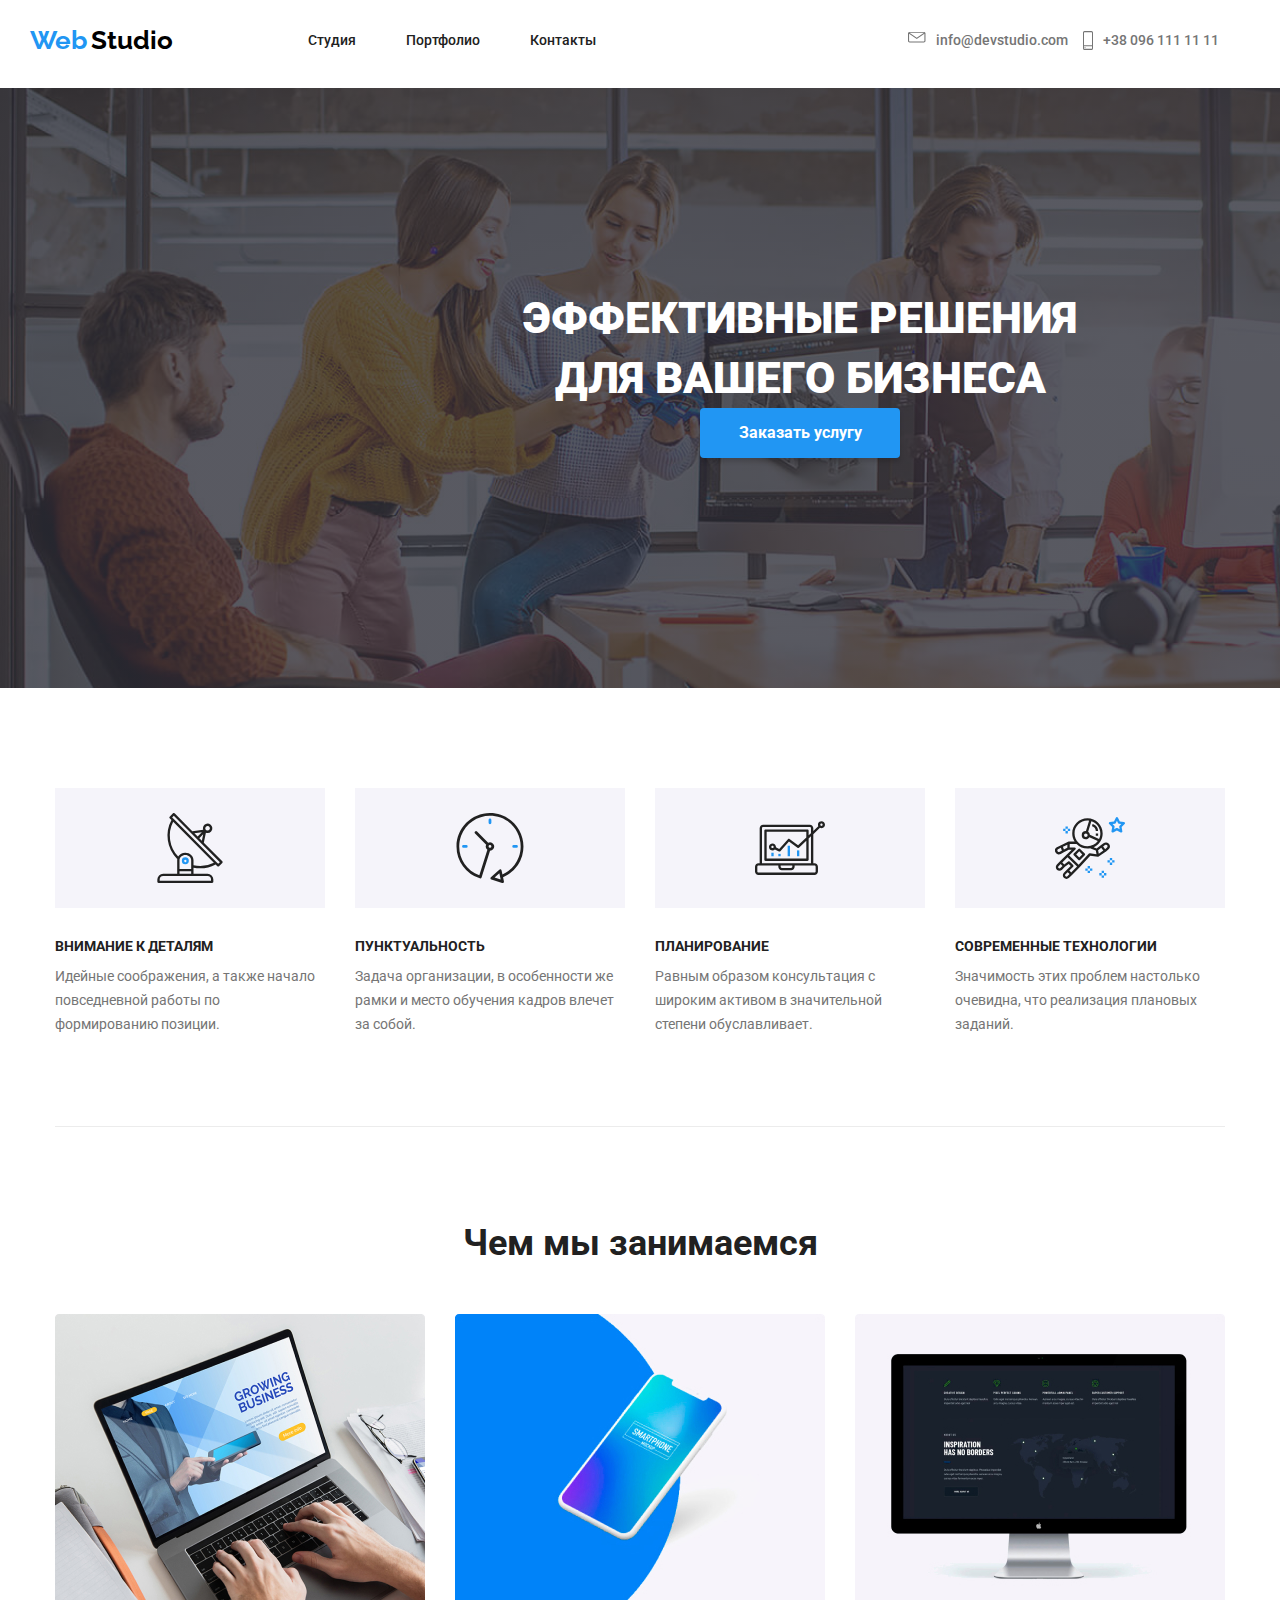
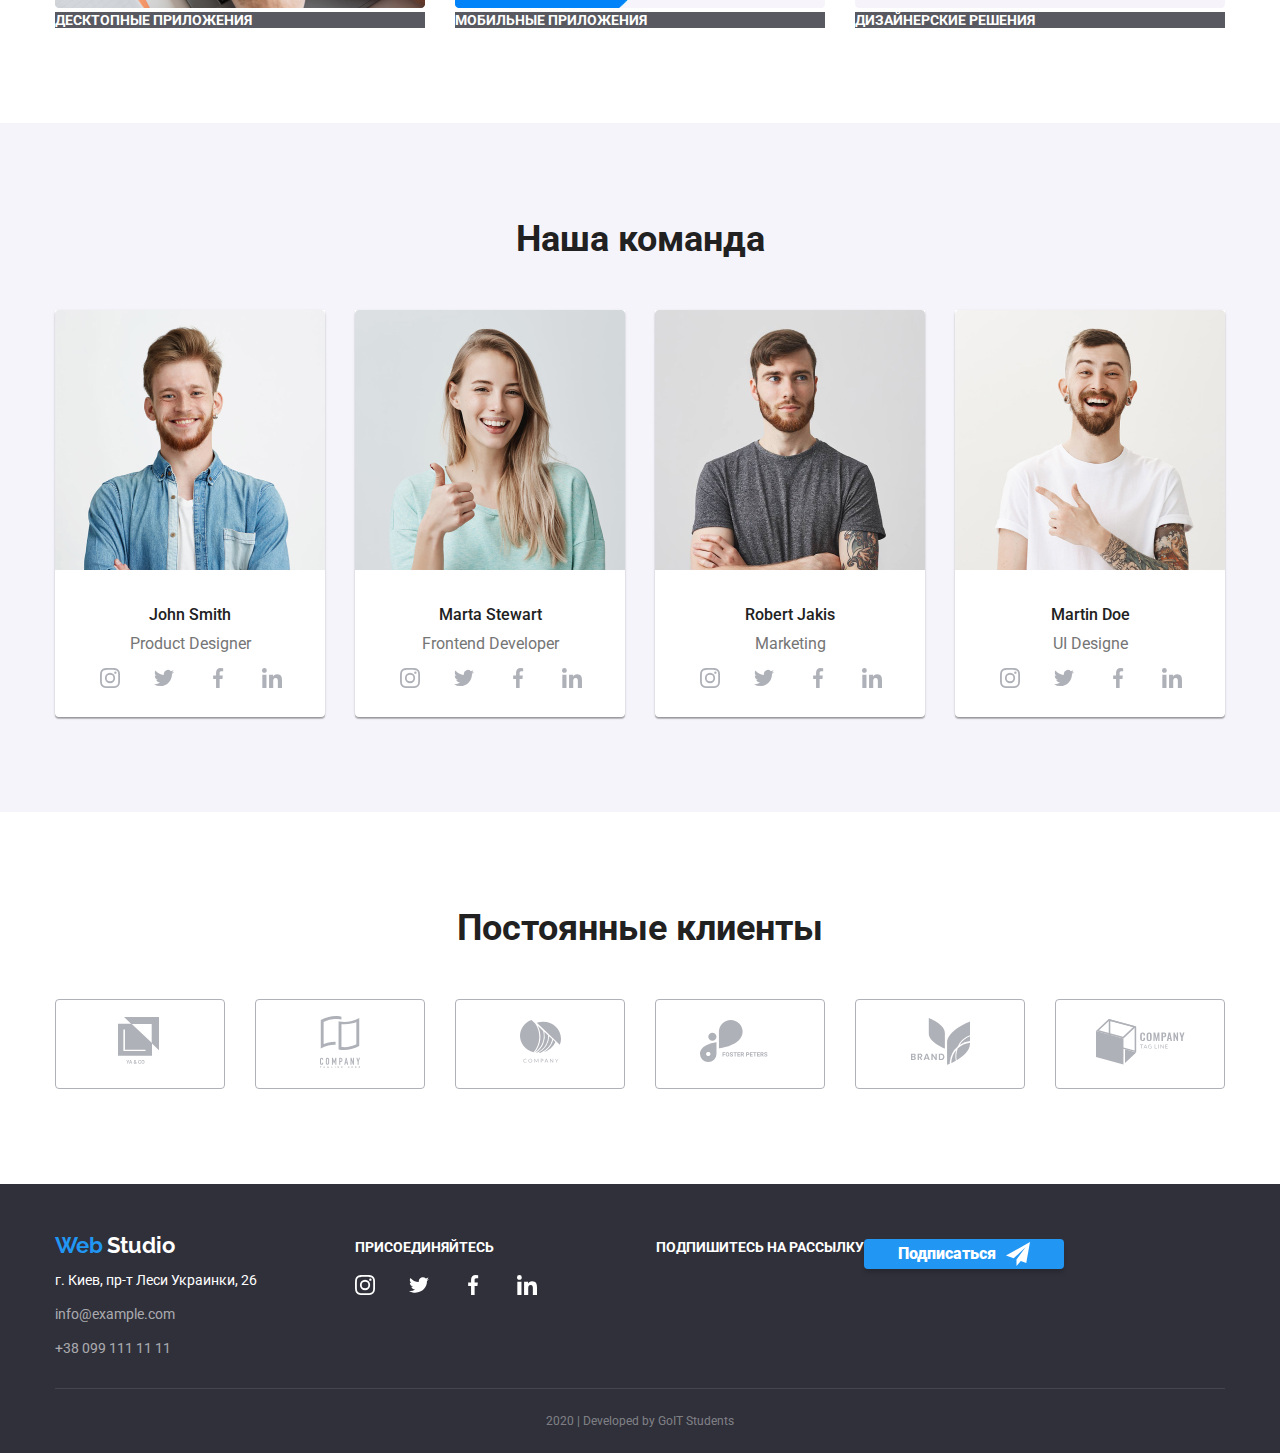
==== index.html @ 8c5c44bc "copy" ====
<!DOCTYPE html>
<html lang="en">
  <head>
    <meta charset="UTF-8" />
    <meta name="viewport" content="width=device-width, initial-scale=1.0" />
    <link
      href="https://fonts.googleapis.com/css2?family=Raleway:wght@700&family=Roboto:wght@400;500;700;900&display=swap"
      rel="stylesheet"
    />
    <link rel="stylesheet" href="css/style.css" />
    <link rel="stylesheet" href="css/normalize.css" />
    <title>Web Studio</title>
  </head>
  <body>
    <!--LOgo and top navigation-->
    <header>
      <section class="header-section">
        <h2 class="invisible-item">Web studio</h2>
        <div class="header-container">
          <div class="section-nav-container">
            <div class="logo-container">
              <a class="logo-item" href="/"
                ><span class="color-web">Web</span>
                <span class="color-studio">Studio</span></a
              >
            </div>
            <nav>
              <div class="nav-container">
                <div class="nav-container-item">
                  <ul class="nav-list">
                    <li class="nav-item"><a href="index.html">Студия</a></li>
                    <li class="nav-item">
                      <a href="portfolio.html">Портфолио</a>
                    </li>
                    <li class="nav-item"><a href="#">Контакты</a></li>
                  </ul>
                </div>
                <div class="adress-item-container">
                  <ul class="adress-list">
                    <li class="adress-item">
                      <svg
                        class="icon-mail"
                        fill="none"
                        xmlns="http://www.w3.org/2000/svg"
                      >
                        <path
                          d="M15.85.875H1.64C.736.875 0 1.464 0 2.188v7.876c0 .724.736 1.313 1.64 1.313h14.21c.905 0 1.64-.589 1.64-1.313V2.188c0-.724-.735-1.313-1.64-1.313zm0 .875c.075 0 .146.012.21.034L8.745 6.86 1.43 1.784a.663.663 0 01.21-.034h14.21zm0 8.752H1.64c-.302 0-.547-.196-.547-.438V2.71l7.294 5.06c.103.072.23.107.358.107a.632.632 0 00.359-.107l7.294-5.06v7.355c0 .242-.245.438-.547.438z"
                          fill="#757575"
                        />
                      </svg>
                      <div class="number-site-container">
                        <a class="number-site" href="mailto:info@devstudio.com"
                          >info@devstudio.com</a
                        >
                      </div>
                    </li>
                    <li class="adress-item">
                      <img
                        class="number-item"
                        src="images/smartphone.svg"
                        alt="telephone"
                      />
                      <div class="number-site-container">
                        <a class="number-site" href="tel:+380961111111"
                          >+38 096 111 11 11</a
                        >
                      </div>
                    </li>
                  </ul>
                </div>
              </div>
            </nav>
          </div>
        </div>
      </section>
    </header>
    <main>
      <!---Banner-->
      <section class="banner">
        <h2 class="invisible-item">Баннер</h2>
        <div class="banner-container">
          <div class="banner-hero-icon">
            <div class="banner-item-container">
              <h1 class="banner-title">
                эффективные решения<br />
                для вашего бизнеса
              </h1>
              <div class="banner-item">
                <form>
                  <button class="banner-button">Заказать услугу</button>
                </form>
              </div>
            </div>
          </div>
        </div>
      </section>
      <!---Advantages image-->
      <section class="advantages-section">
        <h2 class="invisible-item">Преимущества</h2>
        <div class="advantages-container">
          <ul class="advantages-list">
            <li class="advantages-item icon-antena">
              <h3 class="advantages-title">Внимание к деталям</h3>
              <p>
                Идейные соображения, а также начало повседневной работы по
                формированию позиции.
              </p>
            </li>
            <li class="advantages-item icon-clock">
              <h3 class="advantages-title">Пунктуальность</h3>
              <p>
                Задача организации, в особенности же рамки и место обучения
                кадров влечет за собой.
              </p>
            </li>
            <li class="advantages-item icon-diagram">
              <h3 class="advantages-title">Планирование</h3>
              <p>
                Равным образом консультация с широким активом в значительной
                степени обуславливает.
              </p>
            </li>
            <li class="advantages-item icon-astronaut">
              <h3 class="advantages-title">Современные технологии</h3>
              <p>
                Значимость этих проблем настолько очевидна, что реализация
                плановых заданий.
              </p>
            </li>
          </ul>
        </div>
      </section>
      <!--Portfolio-->
      <section class="portfolio main-section">
        <h2 class="section-title">Чем мы занимаемся</h2>
        <div class="portfolio-container">
          <ul class="portfolio-list">
            <li class="portfolio-item">
              <img src="images/img.jpg" alt="notepad" />
              <h3>Десктопные приложения</h3>
            </li>
            <li class="portfolio-item">
              <img src="images/box.jpg" alt="mobile image" />
              <h3>Мобильные приложения</h3>
            </li>
            <li class="portfolio-item">
              <img src="images/img_2.jpg" alt="" />
              <h3>Дизайнерские решения</h3>
            </li>
          </ul>
        </div>
      </section>
      <!--Team container-->
      <div class="team-container">
        <section class="team main-section">
          <h2 class="section-title">Наша команда</h2>
          <ul class="team-list">
            <li class="team-item">
              <img
                class="photo-item"
                src="images/john_smith.jpg"
                alt="Product Designer photo"
              />
              <p class="name-item">John Smith</p>
              <p class="specialty">Product Designer</p>
              <ul class="team-social-network-list">
                <li class="team-social-network-item">
                  <a href=""
                    ><img src="images/instagram.svg" alt="instagram logo"
                  /></a>
                </li>
                <li class="team-social-network-item">
                  <a href="">
                    <img src="images/twitter_1.svg" alt="twiter logo" />
                  </a>
                </li>
                <li class="team-social-network-item">
                  <a href="">
                    <img src="images/facebook_1.svg" alt="facebook logo" />
                  </a>
                </li>
                <li class="team-social-network-item last-item">
                  <a href="">
                    <img src="images/linkedin_1.svg" alt="ell logo" />
                  </a>
                </li>
              </ul>
            </li>
            <li class="team-item">
              <img
                class="photo-item"
                src="images/marta_stewart.jpg"
                alt="Frontend Developer photo"
              />
              <p class="name-item">Marta Stewart</p>
              <p class="specialty">Frontend Developer</p>
              <ul class="team-social-network-list">
                <li class="team-social-network-item">
                  <a href=""
                    ><img src="images/instagram.svg" alt="instagram logo"
                  /></a>
                </li>
                <li class="team-social-network-item">
                  <a href="">
                    <img src="images/twitter_1.svg" alt="twiter logo" />
                  </a>
                </li>
                <li class="team-social-network-item">
                  <a href="">
                    <img src="images/facebook_1.svg" alt="facebook logo" />
                  </a>
                </li>
                <li class="team-social-network-item last-item">
                  <a href="">
                    <img src="images/linkedin_1.svg" alt="ell logo" />
                  </a>
                </li>
              </ul>
            </li>
            <li class="team-item">
              <img
                class="photo-item"
                src="images/robert_jakis.jpg"
                alt="Marketing photo"
              />
              <p class="name-item">Robert Jakis</p>
              <p class="specialty">Marketing</p>
              <ul class="team-social-network-list">
                <li class="team-social-network-item">
                  <a href=""
                    ><img src="images/instagram.svg" alt="instagram logo"
                  /></a>
                </li>
                <li class="team-social-network-item">
                  <a href="">
                    <img src="images/twitter_1.svg" alt="twiter logo" />
                  </a>
                </li>
                <li class="team-social-network-item">
                  <a href="">
                    <img src="images/facebook_1.svg" alt="facebook logo" />
                  </a>
                </li>
                <li class="team-social-network-item last-item">
                  <a href="">
                    <img src="images/linkedin_1.svg" alt="ell logo" />
                  </a>
                </li>
              </ul>
            </li>
            <li class="team-item">
              <img
                class="photo-item"
                src="images/martin_doe.jpg"
                alt="UI Designer photo"
              />
              <p class="name-item">Martin Doe</p>
              <p class="specialty">UI Designe</p>
              <ul class="team-social-network-list">
                <li class="team-social-network-item">
                  <a href=""
                    ><img src="images/instagram.svg" alt="instagram logo"
                  /></a>
                </li>
                <li class="team-social-network-item">
                  <a href="">
                    <img src="images/twitter_1.svg" alt="twiter logo" />
                  </a>
                </li>
                <li class="team-social-network-item">
                  <a href="">
                    <img src="images/facebook_1.svg" alt="facebook logo" />
                  </a>
                </li>
                <li class="team-social-network-item last-item">
                  <a href="">
                    <img src="images/linkedin_1.svg" alt="ell logo" />
                  </a>
                </li>
              </ul>
            </li>
          </ul>
        </section>
      </div>
      <!--Customer-->
      <section class="customer main-section">
        <h2 class="invisible-item">Партнеры</h2>
        <div class="customer-container">
          <h2 class="section-title">Постоянные клиенты</h2>
          <ul class="customer-list">
            <li class="customer-item">
              <a href=""><img src="images/logo_1.svg" alt="company 1" /></a>
            </li>
            <li class="customer-item">
              <a href=""><img src="images/logo_2.svg" alt="company 2" /></a>
            </li>
            <li class="customer-item">
              <a href=""><img src="images/logo_3.svg" alt="company 3" /></a>
            </li>
            <li class="customer-item">
              <a href=""><img src="images/logo_4.svg" alt="company 4" /></a>
            </li>
            <li class="customer-item">
              <a href=""><img src="images/logo_5.svg" alt="company 5" /></a>
            </li>
            <li class="customer-item">
              <a href=""><img src="images/logo_6.svg" alt="company 6" /></a>
            </li>
          </ul>
        </div>
      </section>
      <!--Bottom container, logo , adress and social network-->
      <div class="adress-container">
        <div class="logo-adress-bot-container">
          <section>
            <h2 class="invisible-item">Адрес</h2>
            <div class="logo-adress-container">
              <a class="logo-item" href="/"
                ><span class="color-web-bot">Web</span>
                <span class="color-studio-white">Studio</span></a
              >
              <address>
                <ul class="adress-list-bottom">
                  <li class="adress-item-bottom">
                    <p>г. Киев, пр-т Леси Украинки, 26</p>
                  </li>
                  <li class="adress-item-bottom">
                    <a class="adress-site-number" href="#">info@example.com</a>
                  </li>
                  <li class="adress-item-bottom">
                    <a class="adress-site-number" href="tel:+"
                      >+38 099 111 11 11</a
                    >
                  </li>
                </ul>
              </address>
            </div>
          </section>
          <section class="social-network">
            <h2 class="invisible-item">Социальные сети</h2>
            <div class="social-network-container">
              <p>присоединяйтесь</p>
              <ul class="social-network-list-studio">
                <li class="social-item-bottom right-line">
                  <a href="">
                    <img src="images/instagram_2.svg" alt="instagram logo" />
                  </a>
                </li>
                <li class="social-item-bottom right-line">
                  <a href=""
                    ><img src="images/twitter_2.svg" alt="twiter logo"
                  /></a>
                </li>
                <li class="social-item-bottom right-line">
                  <a href="">
                    <img src="images/facebook_2.svg" alt="facebook logo" />
                  </a>
                </li>
                <li class="social-item-bottom right-line">
                  <a href=""><img src="images/linkedin_2.svg" alt="" /></a>
                </li>
              </ul>
            </div>
          </section>
          <section class="mailing">
            <div class="mailing-container">
              <h2 class="invisible-item">Рассылка</h2>
              <p>Подпишитесь на рассылку</p>
              <div class="mailing-site">
                <a class="send-mail" href="">Подписаться</a>
              </div>
            </div>
          </section>
        </div>
      </div>
    </main>
    <footer>
      <p>2020 | Developed by GoIT Students</p>
    </footer>
  </body>
</html>
---- css/style.css ----
* {
  margin: 0;
  padding: 0;
  box-sizing: border-box;
}
:root {
  --footer-color: #2f303a;
  --title-mailing: #2196f3;
}
li {
  list-style-type: none;
}
.invisible-item {
  display: none;
}
.section-title {
  margin-bottom: 50px;
}
.main-section {
  padding-top: 95px;
}
.header-container {
  width: 100%;
}
.section-nav-container {
  width: 1220px;
  margin: auto;
  display: flex;
  align-items: center;
}
.header-section {
  padding-top: 25px;
  padding-bottom: 32px;
}
.logo-item {
  text-decoration: none;
}
.color-web {
  font-family: "Raleway";
  font-style: normal;
  font-weight: bold;
  font-size: 26px;
  line-height: 31px;
  color: var(--title-mailing);
}
.color-studio {
  font-family: "Raleway";
  font-style: normal;
  font-weight: bold;
  font-size: 26px;
  line-height: 31px;
  color: #000000;
}
nav a {
  font-family: "roboto";
  text-decoration: none;
  font-style: normal;
  font-weight: 500;
  font-size: 14px;
  line-height: 16px;
  color: #212121;
}
.nav-container {
  display: flex;
}
.nav-container-item {
  width: 295px;
  margin-left: 135px;
}
.nav-list {
  display: flex;
}
.nav-item:not(:last-child) {
  margin-right: 50px;
}
.adress-list {
  display: flex;
  width: 330px;
  margin-left: 305px;
}
.adress-item {
  display: inline-flex;
  justify-content: center;
}
.icon-mail {
  width: 18px;
  height: 12px;
  justify-content: center;
}
.adress-item:not(:last-child) {
  margin-right: 15px;
}
.number-site-container {
  margin-left: 10px;
}
.number-site {
  color: #757575;
}
.banner-container {
  width: 100%;
}
.banner-hero-icon {
  width: 1600px;
  height: 600px;
  background-color: #000000;
  background-image: linear-gradient(
      to right,
      rgba(47, 48, 58, 0.8),
      rgba(47, 48, 58, 0.8)
    ),
    url(../images/Header_img.jpg);
  background-position: center;
  background-size: contain;
  background-repeat: no-repeat;
  text-align: center;
  margin: auto;
}

.banner-title {
  margin: 0;
  padding-top: 200px;
  font-family: "roboto";
  font-style: normal;
  font-weight: 900;
  font-size: 44px;
  line-height: 60px;
  text-transform: uppercase;
  color: #ffffff;
}
.banner-button {
  font-family: "roboto";
  text-decoration: none;
  font-style: normal;
  font-weight: bold;
  font-size: 16px;
  line-height: 30px;
  width: 200px;
  padding-top: 10px;
  padding-bottom: 10px;
  border: none;
  box-shadow: 0px 4px 4px rgba(0, 0, 0, 0.15);
  border-radius: 4px;
  background-color: var(--title-mailing);
  color: #ffffff;
}
.advantages-container {
  width: 100%;
}
.advantages-section {
  padding-top: 100px;
}
.advantages-list {
  width: 1170px;
  margin: auto;
  display: flex;
  border-bottom: 1px solid #ececec;
}
.advantages-item {
  width: 270px;
}
.advantages-item::before {
  content: "";
  height: 120px;
  display: block;
  background-color: #f5f4fa;
  background-position: center;
  background-repeat: no-repeat;
  margin-bottom: 30px;
}
.icon-antena::before {
  background-image: url(../images/antenna_1.svg);
}
.icon-clock::before {
  background-image: url(../images/clock_1.svg);
}
.icon-diagram::before {
  background-image: url(../images/diagram_1.svg);
}
.icon-astronaut::before {
  background-image: url(../images/astronaut_1.svg);
}
.advantages-item:not(:last-child) {
  margin-right: 30px;
}
.advantages-title {
  font-family: "roboto";
  text-transform: uppercase;
  font-style: normal;
  font-weight: bold;
  font-size: 14px;
  line-height: 16px;
  color: #212121;
  margin-bottom: 10px;
}
.advantages-item p {
  font-family: "roboto";
  font-style: normal;
  font-weight: normal;
  font-size: 14px;
  line-height: 24px;
  color: #757575;
  margin-bottom: 90px;
}
.portfolio-container {
  width: 100%;
}
.portfolio-list {
  width: 1170px;
  margin: auto;
  display: flex;
}
.portfolio-item {
  margin-bottom: 95px;
}
.portfolio-item:not(:last-child) {
  width: 370px;
  margin-right: 30px;
}
.portfolio h2 {
  text-align: center;
  font-family: "roboto";
  font-style: normal;
  font-weight: bold;
  font-size: 36px;
  line-height: 42px;
  color: #212121;
}
.portfolio h3 {
  font-family: "roboto";
  font-style: normal;
  font-weight: bold;
  font-size: 14px;
  line-height: 16px;
  text-transform: uppercase;
  color: #ffffff;
  background-color: rgba(47, 48, 58, 0.8);
}
.team-container {
  width: 100%;
  background-color: #f5f4fa;
}
.team-list {
  width: 1170px;
  margin: auto;
  display: flex;
}
.team-item {
  width: 270px;
  background-color: #ffffff;
  box-shadow: 0px 2px 1px rgba(0, 0, 0, 0.2), 0px 1px 1px rgba(0, 0, 0, 0.14),
    0px 1px 3px rgba(0, 0, 0, 0.12);
  border-radius: 4px;
  margin-bottom: 95px;
}
.team-item:not(:last-child) {
  margin-right: 30px;
}
.team-social-network-list {
  width: 205px;
  display: flex;
  margin: auto;
  margin-bottom: 25px;
}
.team-social-network-item:not(:last-child) {
  margin-right: 10px;
  padding: 0 12px 0 12px;
}
.last-item {
  padding: 0 12px 0 12px;
}
.photo-item {
  margin-bottom: 30px;
}
.team h2 {
  text-align: center;
  font-family: "roboto";
  font-style: normal;
  font-weight: bold;
  font-size: 36px;
  line-height: 42px;
  color: #212121;
}
.name-item {
  text-align: center;
  font-family: "roboto";
  font-style: normal;
  font-weight: 500;
  font-size: 16px;
  line-height: 19px;
  color: #212121;
  margin-bottom: 10px;
}
.specialty {
  text-align: center;
  font-family: "roboto";
  font-style: normal;
  font-weight: normal;
  font-size: 16px;
  line-height: 19px;
  color: #757575;
  margin-bottom: 15px;
}
.customer-container {
  width: 100%;
}
.customer-list {
  display: flex;
  width: 1170px;
  margin: auto;
}
.customer-item {
  width: 170px;
  height: 90px;
  border: 1px solid #afb1b8;
  border-radius: 4px;
  display: flex;
  margin-bottom: 95px;
  align-items: center;
  justify-content: center;
}
.customer-item:not(:last-child) {
  margin-right: 30px;
}
.customer h2 {
  text-align: center;
  font-family: "roboto";
  font-style: normal;
  font-weight: bold;
  font-size: 36px;
  line-height: 42px;
  color: #212121;
}
footer {
  background-color: var(--footer-color);
  display: flex;
  justify-content: center;
  padding-top: 20px;
  padding-bottom: 20px;
}
footer p {
  font-family: "roboto";
  font-style: normal;
  font-weight: normal;
  font-size: 12px;
  line-height: 24px;
  color: rgba(255, 255, 255, 0.4);
}
.adress-container {
  width: 100%;
  background-color: var(--footer-color);
}
.logo-adress-bot-container {
  background-color: var(--footer-color);
  width: 1170px;
  display: flex;
  margin: auto;
  border-bottom: 1px solid rgba(255, 255, 255, 0.1);
}
.logo-adress-container {
  margin-top: 48px;
  margin-bottom: 28px;
}
.adress-list-bottom {
  width: 230px;
  flex-direction: column;
  justify-content: center;
  margin-top: 10px;
}
.adress-item-bottom:not(:first-child) {
  margin-top: 10px;
}
.social-network-container {
  margin-left: 70px;
  margin-top: 55px;
}
.social-network-list-studio {
  display: flex;
  margin-top: 20px;
}
.social-item-bottom {
  width: 44px;
  height: 44px;
  justify-content: center;
}
.right-line:not(:last-child) {
  margin-right: 10px;
}
.mailing-container {
  width: 570px;
  display: flex;
  margin-left: 95px;
  margin-top: 55px;
}
.color-web-bot {
  font-family: "Raleway";
  font-style: normal;
  font-weight: bold;
  font-size: 22px;
  line-height: 26px;
  color: var(--title-mailing);
}
.color-studio-white {
  font-family: "Raleway";
  font-style: normal;
  font-weight: bold;
  font-size: 22px;
  line-height: 26px;
  color: #ffffff;
}
address p {
  font-family: "roboto";
  font-style: normal;
  font-weight: normal;
  font-size: 14px;
  line-height: 24px;
  color: #ffffff;
  margin: 0;
}
address a {
  font-family: "roboto";
  text-decoration: none;
  font-style: normal;
  font-weight: normal;
  font-size: 14px;
  line-height: 24px;
  color: rgba(255, 255, 255, 0.6);
}
.social-network p {
  font-family: "roboto";
  font-style: normal;
  font-weight: bold;
  font-size: 14px;
  line-height: 16px;
  text-transform: uppercase;
  color: #ffffff;
}
.mailing p {
  font-family: "roboto";
  font-style: normal;
  font-weight: bold;
  font-size: 14px;
  line-height: 16px;
  text-transform: uppercase;
  color: #ffffff;
}
.mailing-site {
  width: 200px;
  box-shadow: 0px 4px 4px rgba(0, 0, 0, 0.15);
  background-color: var(--title-mailing);
  border-radius: 4px;
  display: inline-flex;
  justify-content: center;
  align-items: center;
}
.mailing-site::after {
  width: 24px;
  height: 24px;
  background-image: url(../images/icon_send.svg);
  background-size: contain;
  content: "";
  margin-left: 10px;
}
.send-mail {
  font-family: "roboto";
  text-decoration: none;
  color: #ffffff;
  font-style: normal;
  font-weight: 900;
  font-size: 16px;
  line-height: 30px;
}
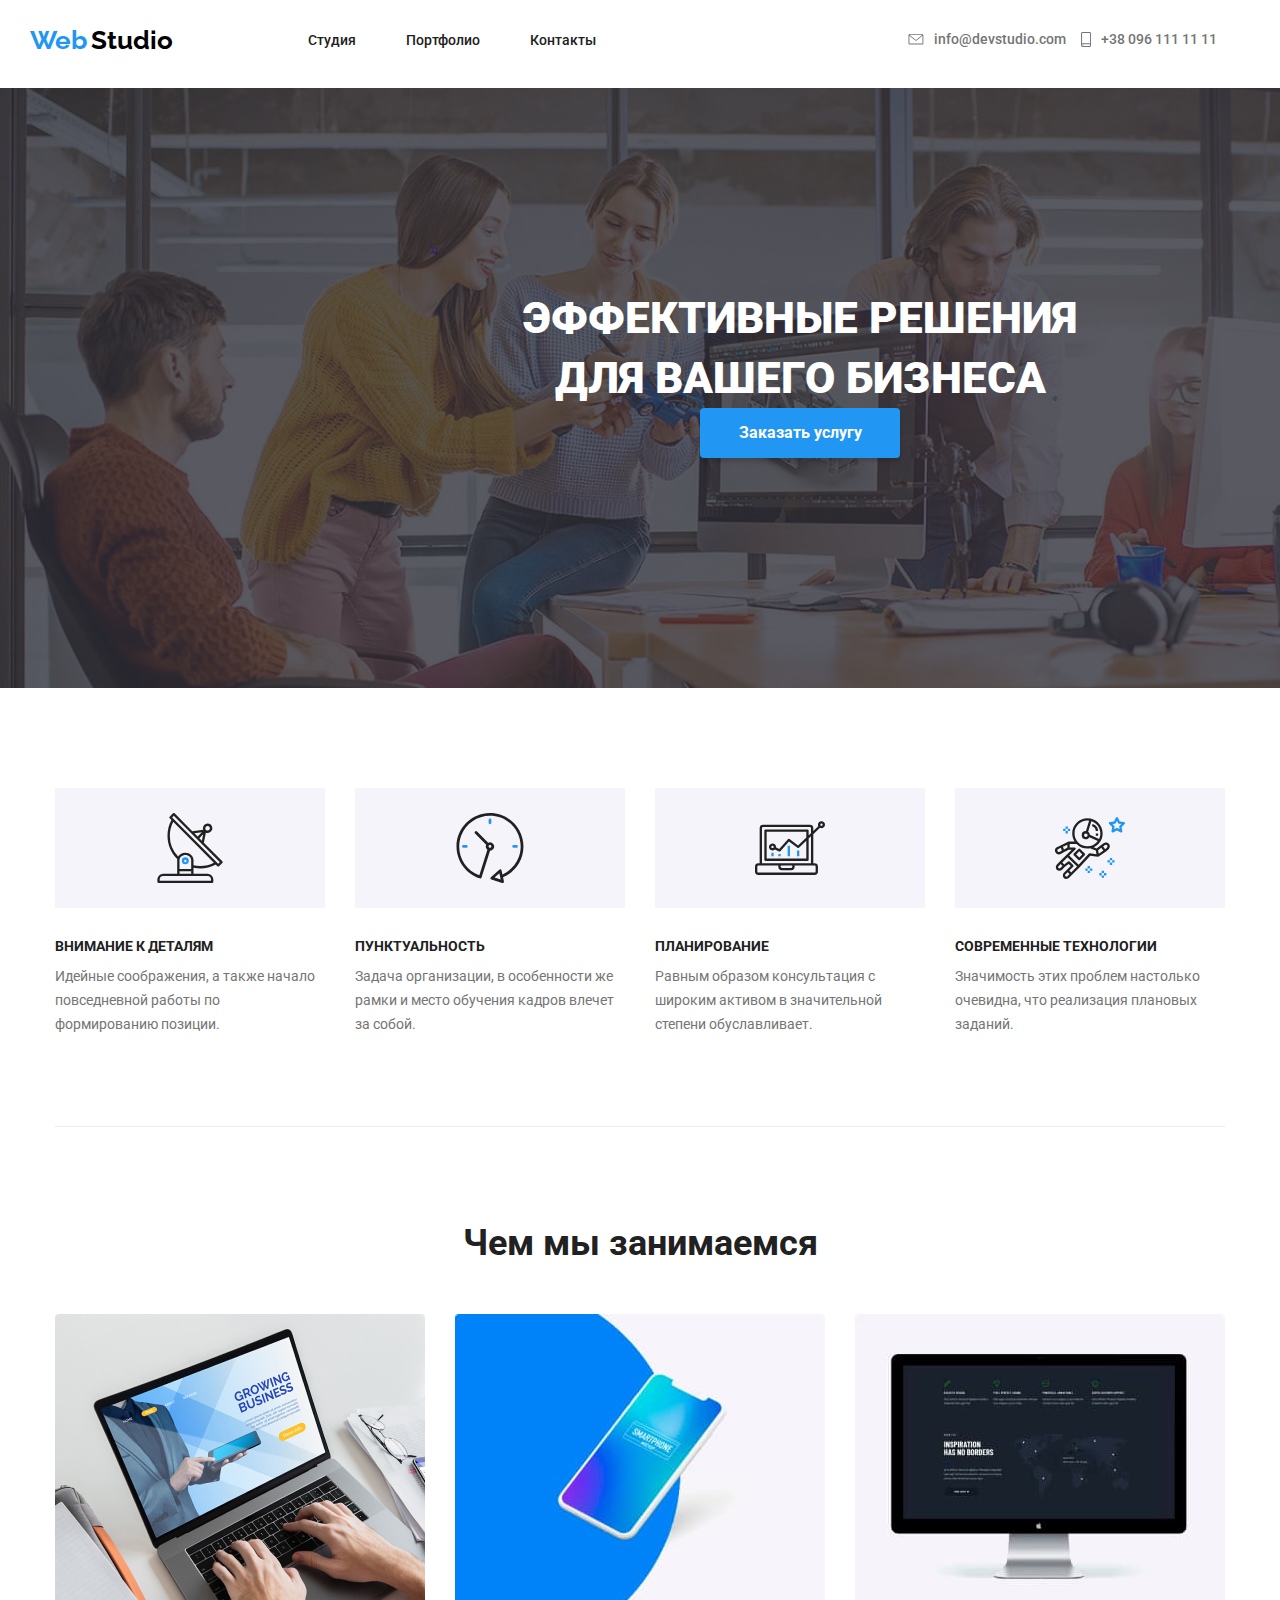
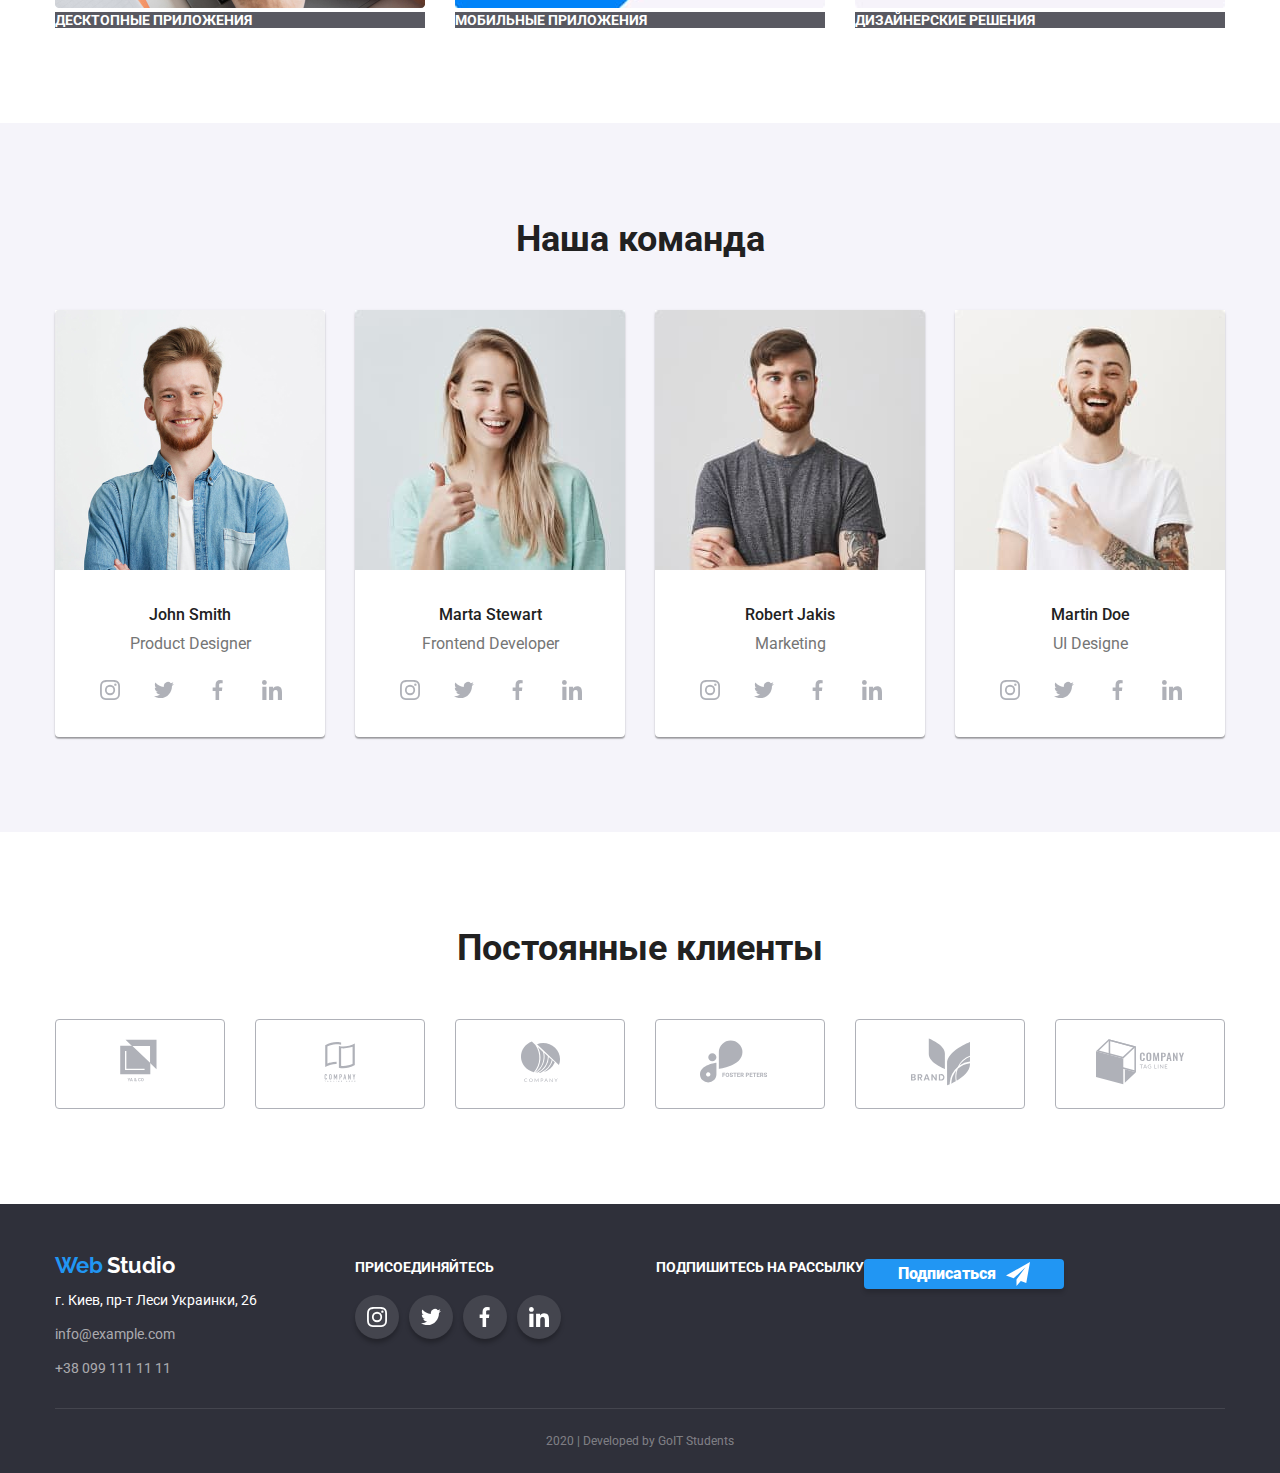
==== commit 7a59f755: "h/w 4" ====
--- a/index.html
+++ b/index.html
@@ -1,381 +1,434 @@
 <!DOCTYPE html>
 <html lang="en">
-  <head>
-    <meta charset="UTF-8" />
-    <meta name="viewport" content="width=device-width, initial-scale=1.0" />
-    <link
-      href="https://fonts.googleapis.com/css2?family=Raleway:wght@700&family=Roboto:wght@400;500;700;900&display=swap"
-      rel="stylesheet"
-    />
-    <link rel="stylesheet" href="css/style.css" />
-    <link rel="stylesheet" href="css/normalize.css" />
-    <title>Web Studio</title>
-  </head>
-  <body>
-    <!--LOgo and top navigation-->
-    <header>
-      <section class="header-section">
-        <h2 class="invisible-item">Web studio</h2>
-        <div class="header-container">
-          <div class="section-nav-container">
-            <div class="logo-container">
-              <a class="logo-item" href="/"
-                ><span class="color-web">Web</span>
-                <span class="color-studio">Studio</span></a
-              >
-            </div>
-            <nav>
-              <div class="nav-container">
-                <div class="nav-container-item">
-                  <ul class="nav-list">
-                    <li class="nav-item"><a href="index.html">Студия</a></li>
-                    <li class="nav-item">
-                      <a href="portfolio.html">Портфолио</a>
-                    </li>
-                    <li class="nav-item"><a href="#">Контакты</a></li>
-                  </ul>
-                </div>
-                <div class="adress-item-container">
-                  <ul class="adress-list">
-                    <li class="adress-item">
-                      <svg
-                        class="icon-mail"
-                        fill="none"
-                        xmlns="http://www.w3.org/2000/svg"
-                      >
-                        <path
-                          d="M15.85.875H1.64C.736.875 0 1.464 0 2.188v7.876c0 .724.736 1.313 1.64 1.313h14.21c.905 0 1.64-.589 1.64-1.313V2.188c0-.724-.735-1.313-1.64-1.313zm0 .875c.075 0 .146.012.21.034L8.745 6.86 1.43 1.784a.663.663 0 01.21-.034h14.21zm0 8.752H1.64c-.302 0-.547-.196-.547-.438V2.71l7.294 5.06c.103.072.23.107.358.107a.632.632 0 00.359-.107l7.294-5.06v7.355c0 .242-.245.438-.547.438z"
-                          fill="#757575"
-                        />
-                      </svg>
-                      <div class="number-site-container">
-                        <a class="number-site" href="mailto:info@devstudio.com"
-                          >info@devstudio.com</a
-                        >
-                      </div>
-                    </li>
-                    <li class="adress-item">
-                      <img
-                        class="number-item"
-                        src="images/smartphone.svg"
-                        alt="telephone"
-                      />
-                      <div class="number-site-container">
-                        <a class="number-site" href="tel:+380961111111"
-                          >+38 096 111 11 11</a
-                        >
-                      </div>
-                    </li>
-                  </ul>
-                </div>
+
+<head>
+  <meta charset="UTF-8" />
+  <meta name="viewport" content="width=device-width, initial-scale=1.0" />
+  <link href="https://fonts.googleapis.com/css2?family=Raleway:wght@700&family=Roboto:wght@400;500;700;900&display=swap"
+    rel="stylesheet" />
+  <link rel="stylesheet" href="css/style.css" />
+  <link rel="stylesheet" href="css/normalize.css" />
+  <title>Web Studio</title>
+</head>
+
+<body>
+  <!--LOgo and top navigation-->
+  <header>
+    <section class="header-section">
+      <h2 class="invisible-item">Web studio</h2>
+      <div class="header-container">
+        <div class="section-nav-container">
+          <div class="logo-container">
+            <a class="logo-item" href="/"><span class="color-web">Web</span>
+              <span class="color-studio">Studio</span></a>
+          </div>
+          <nav>
+            <div class="nav-container">
+              <div class="nav-container-item">
+                <ul class="nav-list">
+                  <li class="nav-item"><a href="index.html">Студия</a></li>
+                  <li class="nav-item">
+                    <a href="portfolio.html">Портфолио</a>
+                  </li>
+                  <li class="nav-item"><a href="#">Контакты</a></li>
+                </ul>
               </div>
-            </nav>
+              <div class="adress-item-container">
+                <ul class="adress-list">
+                  <li class="adress-item">
+                    <div class="number-site-container">
+                      <a class="number-site" href="mailto:info@devstudio.com">
+                        <svg class="icon-letter">
+                          <use href="./images/icon-sprite.svg#icon-envelope">
+                        </svg>
+                        info@devstudio.com</a>
+                    </div>
+                  </li>
+                  <li class="adress-item">
+                    <div class="number-site-container">
+                      <a class="number-site" href="tel:+380961111111">
+                        <svg class="icon-smartfone">
+                          <use href="./images/icon-sprite.svg#icon-smartphone"></use>
+                        </svg>
+                        +38 096 111 11 11</a>
+                    </div>
+                  </li>
+                </ul>
+              </div>
+            </div>
+          </nav>
+        </div>
+      </div>
+    </section>
+  </header>
+  <main>
+    <!---Banner-->
+    <section class="banner">
+      <h2 class="invisible-item">Баннер</h2>
+      <div class="banner-container">
+        <div class="banner-hero-icon">
+          <div class="banner-item-container">
+            <h1 class="banner-title">
+              эффективные решения<br />
+              для вашего бизнеса
+            </h1>
+            <div class="banner-item">
+              <form>
+                <button class="banner-button">Заказать услугу</button>
+              </form>
+            </div>
           </div>
         </div>
+      </div>
+    </section>
+    <!---Advantages image-->
+    <section class="advantages-section">
+      <h2 class="invisible-item">Преимущества</h2>
+      <div class="advantages-container">
+        <ul class="advantages-list">
+          <li class="advantages-item">
+            <div class="icon-container">
+              <svg class="icon-advantages">
+                <use href="./images/icon-sprite.svg#icon-antenna"></use>
+              </svg>
+            </div>
+            <h3 class="advantages-title">Внимание к деталям</h3>
+            <p>
+              Идейные соображения, а также начало повседневной работы по
+              формированию позиции.
+            </p>
+          </li>
+          <li class="advantages-item">
+            <div class="icon-container">
+              <svg class="icon-advantages">
+                <use href="./images/icon-sprite.svg#icon-clock-1"></use>
+              </svg>
+            </div>
+            <h3 class="advantages-title">Пунктуальность</h3>
+            <p>
+              Задача организации, в особенности же рамки и место обучения
+              кадров влечет за собой.
+            </p>
+          </li>
+          <li class="advantages-item">
+            <div class="icon-container">
+              <svg class="icon-advantages">
+                <use href="./images/icon-sprite.svg#icon-diagram"></use>
+              </svg>
+            </div>
+            <h3 class=" advantages-title">Планирование</h3>
+            <p>
+              Равным образом консультация с широким активом в значительной
+              степени обуславливает.
+            </p>
+          </li>
+          <li class="advantages-item">
+            <div class="icon-container">
+              <svg class="icon-advantages">
+                <use href="./images/icon-sprite.svg#icon-astronaut"></use>
+              </svg>
+            </div>
+            <h3 class="advantages-title">Современные технологии</h3>
+            <p>
+              Значимость этих проблем настолько очевидна, что реализация
+              плановых заданий.
+            </p>
+          </li>
+        </ul>
+      </div>
+    </section>
+    <!--Portfolio-->
+    <section class="portfolio main-section">
+      <h2 class="section-title">Чем мы занимаемся</h2>
+      <div class="portfolio-container">
+        <ul class="portfolio-list">
+          <li class="portfolio-item">
+            <img src="images/img.jpg" alt="notepad" />
+            <h3>Десктопные приложения</h3>
+          </li>
+          <li class="portfolio-item">
+            <img src="images/box.jpg" alt="mobile image" />
+            <h3>Мобильные приложения</h3>
+          </li>
+          <li class="portfolio-item">
+            <img src="images/img_2.jpg" alt="" />
+            <h3>Дизайнерские решения</h3>
+          </li>
+        </ul>
+      </div>
+    </section>
+    <!--Team container-->
+    <div class="team-container">
+      <section class="team main-section">
+        <h2 class="section-title">Наша команда</h2>
+        <ul class="team-list">
+          <li class="team-item">
+            <img class="photo-item" src="images/john_smith.jpg" alt="Product Designer photo" />
+            <p class="name-item">John Smith</p>
+            <p class="specialty">Product Designer</p>
+            <ul class="team-social-network-list">
+              <li class="team-social-network-item">
+                <a class="social-link" href="">
+                  <svg class="social-icon">
+                    <use href="./images/icon-sprite.svg#icon-instagram"></use>
+                  </svg>
+                </a>
+              </li>
+              <li class="team-social-network-item">
+                <a class="social-link" href="">
+                  <svg class="social-icon link-item">
+                    <use href="./images/icon-sprite.svg#icon-twitter"></use>
+                  </svg>
+                </a>
+              </li>
+              <li class="team-social-network-item">
+                <a class="social-link" href="">
+                  <svg class="social-icon">
+                    <use href="./images/icon-sprite.svg#icon-facebook"></use>
+                  </svg>
+                </a>
+              </li>
+              <li class="team-social-network-item">
+                <a class="social-link" href="">
+                  <svg class="social-icon">
+                    <use href="./images/icon-sprite.svg#icon-linkedin"></use>
+                  </svg>
+                </a>
+              </li>
+            </ul>
+          </li>
+          <li class="team-item">
+            <img class="photo-item" src="images/marta_stewart.jpg" alt="Frontend Developer photo" />
+            <p class="name-item">Marta Stewart</p>
+            <p class="specialty">Frontend Developer</p>
+            <ul class="team-social-network-list">
+              <li class="team-social-network-item">
+                <a class="social-link" href="">
+                  <svg class="social-icon">
+                    <use href="./images/icon-sprite.svg#icon-instagram"></use>
+                  </svg>
+                </a>
+              </li>
+              <li class="team-social-network-item">
+                <a class="social-link" href="">
+                  <svg class="social-icon link-item">
+                    <use href="./images/icon-sprite.svg#icon-twitter"></use>
+                  </svg>
+                </a>
+              </li>
+              <li class="team-social-network-item">
+                <a class="social-link" href="">
+                  <svg class="social-icon">
+                    <use href="./images/icon-sprite.svg#icon-facebook"></use>
+                  </svg>
+                </a>
+              </li>
+              <li class="team-social-network-item">
+                <a class="social-link" href="">
+                  <svg class="social-icon">
+                    <use href="./images/icon-sprite.svg#icon-linkedin"></use>
+                  </svg>
+                </a>
+              </li>
+            </ul>
+          </li>
+          <li class="team-item">
+            <img class="photo-item" src="images/robert_jakis.jpg" alt="Marketing photo" />
+            <p class="name-item">Robert Jakis</p>
+            <p class="specialty">Marketing</p>
+            <ul class="team-social-network-list">
+              <li class="team-social-network-item">
+                <a class="social-link" href="">
+                  <svg class="social-icon">
+                    <use href="./images/icon-sprite.svg#icon-instagram"></use>
+                  </svg>
+                </a>
+              </li>
+              <li class="team-social-network-item">
+                <a class="social-link" href="">
+                  <svg class="social-icon link-item">
+                    <use href="./images/icon-sprite.svg#icon-twitter"></use>
+                  </svg>
+                </a>
+              </li>
+              <li class="team-social-network-item">
+                <a class="social-link" href="">
+                  <svg class="social-icon">
+                    <use href="./images/icon-sprite.svg#icon-facebook"></use>
+                  </svg>
+                </a>
+              </li>
+              <li class="team-social-network-item">
+                <a class="social-link" href="">
+                  <svg class="social-icon">
+                    <use href="./images/icon-sprite.svg#icon-linkedin"></use>
+                  </svg>
+                </a>
+              </li>
+            </ul>
+          </li>
+          <li class="team-item">
+            <img class="photo-item" src="images/martin_doe.jpg" alt="UI Designer photo" />
+            <p class="name-item">Martin Doe</p>
+            <p class="specialty">UI Designe</p>
+            <ul class="team-social-network-list">
+              <li class="team-social-network-item">
+                <a class="social-link" href="">
+                  <svg class="social-icon">
+                    <use href="./images/icon-sprite.svg#icon-instagram"></use>
+                  </svg>
+                </a>
+              </li>
+              <li class="team-social-network-item">
+                <a class="social-link" href="">
+                  <svg class="social-icon link-item">
+                    <use href="./images/icon-sprite.svg#icon-twitter"></use>
+                  </svg>
+                </a>
+              </li>
+              <li class="team-social-network-item">
+                <a class="social-link" href="">
+                  <svg class="social-icon">
+                    <use href="./images/icon-sprite.svg#icon-facebook"></use>
+                  </svg>
+                </a>
+              </li>
+              <li class="team-social-network-item">
+                <a class="social-link" href="">
+                  <svg class="social-icon">
+                    <use href="./images/icon-sprite.svg#icon-linkedin"></use>
+                  </svg>
+                </a>
+              </li>
+            </ul>
+          </li>
+        </ul>
       </section>
-    </header>
-    <main>
-      <!---Banner-->
-      <section class="banner">
-        <h2 class="invisible-item">Баннер</h2>
-        <div class="banner-container">
-          <div class="banner-hero-icon">
-            <div class="banner-item-container">
-              <h1 class="banner-title">
-                эффективные решения<br />
-                для вашего бизнеса
-              </h1>
-              <div class="banner-item">
-                <form>
-                  <button class="banner-button">Заказать услугу</button>
-                </form>
-              </div>
-            </div>
-          </div>
-        </div>
-      </section>
-      <!---Advantages image-->
-      <section class="advantages-section">
-        <h2 class="invisible-item">Преимущества</h2>
-        <div class="advantages-container">
-          <ul class="advantages-list">
-            <li class="advantages-item icon-antena">
-              <h3 class="advantages-title">Внимание к деталям</h3>
-              <p>
-                Идейные соображения, а также начало повседневной работы по
-                формированию позиции.
-              </p>
-            </li>
-            <li class="advantages-item icon-clock">
-              <h3 class="advantages-title">Пунктуальность</h3>
-              <p>
-                Задача организации, в особенности же рамки и место обучения
-                кадров влечет за собой.
-              </p>
-            </li>
-            <li class="advantages-item icon-diagram">
-              <h3 class="advantages-title">Планирование</h3>
-              <p>
-                Равным образом консультация с широким активом в значительной
-                степени обуславливает.
-              </p>
-            </li>
-            <li class="advantages-item icon-astronaut">
-              <h3 class="advantages-title">Современные технологии</h3>
-              <p>
-                Значимость этих проблем настолько очевидна, что реализация
-                плановых заданий.
-              </p>
-            </li>
-          </ul>
-        </div>
-      </section>
-      <!--Portfolio-->
-      <section class="portfolio main-section">
-        <h2 class="section-title">Чем мы занимаемся</h2>
-        <div class="portfolio-container">
-          <ul class="portfolio-list">
-            <li class="portfolio-item">
-              <img src="images/img.jpg" alt="notepad" />
-              <h3>Десктопные приложения</h3>
-            </li>
-            <li class="portfolio-item">
-              <img src="images/box.jpg" alt="mobile image" />
-              <h3>Мобильные приложения</h3>
-            </li>
-            <li class="portfolio-item">
-              <img src="images/img_2.jpg" alt="" />
-              <h3>Дизайнерские решения</h3>
-            </li>
-          </ul>
-        </div>
-      </section>
-      <!--Team container-->
-      <div class="team-container">
-        <section class="team main-section">
-          <h2 class="section-title">Наша команда</h2>
-          <ul class="team-list">
-            <li class="team-item">
-              <img
-                class="photo-item"
-                src="images/john_smith.jpg"
-                alt="Product Designer photo"
-              />
-              <p class="name-item">John Smith</p>
-              <p class="specialty">Product Designer</p>
-              <ul class="team-social-network-list">
-                <li class="team-social-network-item">
-                  <a href=""
-                    ><img src="images/instagram.svg" alt="instagram logo"
-                  /></a>
+    </div>
+    <!--Customer-->
+    <section class="customer main-section">
+      <h2 class="invisible-item">Партнеры</h2>
+      <div class="customer-container">
+        <h2 class="section-title">Постоянные клиенты</h2>
+        <ul class="customer-list">
+          <li class="customer-item">
+            <a href="">
+              <svg class="logo-1">
+                <use href="./images/icon-sprite.svg#icon-logo-1"></use>
+              </svg>
+            </a>
+          </li>
+          <li class="customer-item">
+            <a href="">
+              <svg class="logo-2">
+                <use href="./images/icon-sprite.svg#icon-logo_2"></use>
+              </svg>
+            </a>
+          </li>
+          <li class="customer-item">
+            <a href="">
+              <svg class="logo-3">
+                <use href="./images/icon-sprite.svg#icon-logo_3"></use>
+              </svg>
+            </a>
+          </li>
+          <li class="customer-item">
+            <a href="">
+              <svg class="logo-4">
+                <use href="./images/icon-sprite.svg#icon-logo_4"></use>
+              </svg>
+            </a>
+          </li>
+          <li class="customer-item">
+            <a href="">
+              <svg class="logo-5">
+                <use href="./images/icon-sprite.svg#icon-logo_5"></use>
+              </svg>
+            </a>
+          </li>
+          <li class="customer-item">
+            <a href="">
+              <svg class="logo-6">
+                <use href="./images/icon-sprite.svg#icon-logo_6"></use>
+              </svg>
+            </a>
+          </li>
+        </ul>
+      </div>
+    </section>
+    <!--Bottom container, logo , adress and social network-->
+    <div class="adress-container">
+      <div class="logo-adress-bot-container">
+        <section>
+          <h2 class="invisible-item">Адрес</h2>
+          <div class="logo-adress-container">
+            <a class="logo-item" href="/"><span class="color-web-bot">Web</span>
+              <span class="color-studio-white">Studio</span></a>
+            <address>
+              <ul class="adress-list-bottom">
+                <li class="adress-item-bottom">
+                  <p>г. Киев, пр-т Леси Украинки, 26</p>
                 </li>
-                <li class="team-social-network-item">
-                  <a href="">
-                    <img src="images/twitter_1.svg" alt="twiter logo" />
-                  </a>
+                <li class="adress-item-bottom">
+                  <a class="adress-site-number" href="#">info@example.com</a>
                 </li>
-                <li class="team-social-network-item">
-                  <a href="">
-                    <img src="images/facebook_1.svg" alt="facebook logo" />
-                  </a>
-                </li>
-                <li class="team-social-network-item last-item">
-                  <a href="">
-                    <img src="images/linkedin_1.svg" alt="ell logo" />
-                  </a>
+                <li class="adress-item-bottom">
+                  <a class="adress-site-number" href="tel:+">+38 099 111 11 11</a>
                 </li>
               </ul>
-            </li>
-            <li class="team-item">
-              <img
-                class="photo-item"
-                src="images/marta_stewart.jpg"
-                alt="Frontend Developer photo"
-              />
-              <p class="name-item">Marta Stewart</p>
-              <p class="specialty">Frontend Developer</p>
-              <ul class="team-social-network-list">
-                <li class="team-social-network-item">
-                  <a href=""
-                    ><img src="images/instagram.svg" alt="instagram logo"
-                  /></a>
-                </li>
-                <li class="team-social-network-item">
-                  <a href="">
-                    <img src="images/twitter_1.svg" alt="twiter logo" />
-                  </a>
-                </li>
-                <li class="team-social-network-item">
-                  <a href="">
-                    <img src="images/facebook_1.svg" alt="facebook logo" />
-                  </a>
-                </li>
-                <li class="team-social-network-item last-item">
-                  <a href="">
-                    <img src="images/linkedin_1.svg" alt="ell logo" />
-                  </a>
-                </li>
-              </ul>
-            </li>
-            <li class="team-item">
-              <img
-                class="photo-item"
-                src="images/robert_jakis.jpg"
-                alt="Marketing photo"
-              />
-              <p class="name-item">Robert Jakis</p>
-              <p class="specialty">Marketing</p>
-              <ul class="team-social-network-list">
-                <li class="team-social-network-item">
-                  <a href=""
-                    ><img src="images/instagram.svg" alt="instagram logo"
-                  /></a>
-                </li>
-                <li class="team-social-network-item">
-                  <a href="">
-                    <img src="images/twitter_1.svg" alt="twiter logo" />
-                  </a>
-                </li>
-                <li class="team-social-network-item">
-                  <a href="">
-                    <img src="images/facebook_1.svg" alt="facebook logo" />
-                  </a>
-                </li>
-                <li class="team-social-network-item last-item">
-                  <a href="">
-                    <img src="images/linkedin_1.svg" alt="ell logo" />
-                  </a>
-                </li>
-              </ul>
-            </li>
-            <li class="team-item">
-              <img
-                class="photo-item"
-                src="images/martin_doe.jpg"
-                alt="UI Designer photo"
-              />
-              <p class="name-item">Martin Doe</p>
-              <p class="specialty">UI Designe</p>
-              <ul class="team-social-network-list">
-                <li class="team-social-network-item">
-                  <a href=""
-                    ><img src="images/instagram.svg" alt="instagram logo"
-                  /></a>
-                </li>
-                <li class="team-social-network-item">
-                  <a href="">
-                    <img src="images/twitter_1.svg" alt="twiter logo" />
-                  </a>
-                </li>
-                <li class="team-social-network-item">
-                  <a href="">
-                    <img src="images/facebook_1.svg" alt="facebook logo" />
-                  </a>
-                </li>
-                <li class="team-social-network-item last-item">
-                  <a href="">
-                    <img src="images/linkedin_1.svg" alt="ell logo" />
-                  </a>
-                </li>
-              </ul>
-            </li>
-          </ul>
+            </address>
+          </div>
         </section>
-      </div>
-      <!--Customer-->
-      <section class="customer main-section">
-        <h2 class="invisible-item">Партнеры</h2>
-        <div class="customer-container">
-          <h2 class="section-title">Постоянные клиенты</h2>
-          <ul class="customer-list">
-            <li class="customer-item">
-              <a href=""><img src="images/logo_1.svg" alt="company 1" /></a>
-            </li>
-            <li class="customer-item">
-              <a href=""><img src="images/logo_2.svg" alt="company 2" /></a>
-            </li>
-            <li class="customer-item">
-              <a href=""><img src="images/logo_3.svg" alt="company 3" /></a>
-            </li>
-            <li class="customer-item">
-              <a href=""><img src="images/logo_4.svg" alt="company 4" /></a>
-            </li>
-            <li class="customer-item">
-              <a href=""><img src="images/logo_5.svg" alt="company 5" /></a>
-            </li>
-            <li class="customer-item">
-              <a href=""><img src="images/logo_6.svg" alt="company 6" /></a>
-            </li>
-          </ul>
-        </div>
-      </section>
-      <!--Bottom container, logo , adress and social network-->
-      <div class="adress-container">
-        <div class="logo-adress-bot-container">
-          <section>
-            <h2 class="invisible-item">Адрес</h2>
-            <div class="logo-adress-container">
-              <a class="logo-item" href="/"
-                ><span class="color-web-bot">Web</span>
-                <span class="color-studio-white">Studio</span></a
-              >
-              <address>
-                <ul class="adress-list-bottom">
-                  <li class="adress-item-bottom">
-                    <p>г. Киев, пр-т Леси Украинки, 26</p>
-                  </li>
-                  <li class="adress-item-bottom">
-                    <a class="adress-site-number" href="#">info@example.com</a>
-                  </li>
-                  <li class="adress-item-bottom">
-                    <a class="adress-site-number" href="tel:+"
-                      >+38 099 111 11 11</a
-                    >
-                  </li>
-                </ul>
-              </address>
-            </div>
-          </section>
-          <section class="social-network">
-            <h2 class="invisible-item">Социальные сети</h2>
-            <div class="social-network-container">
-              <p>присоединяйтесь</p>
-              <ul class="social-network-list-studio">
-                <li class="social-item-bottom right-line">
-                  <a href="">
-                    <img src="images/instagram_2.svg" alt="instagram logo" />
-                  </a>
-                </li>
-                <li class="social-item-bottom right-line">
-                  <a href=""
-                    ><img src="images/twitter_2.svg" alt="twiter logo"
-                  /></a>
-                </li>
-                <li class="social-item-bottom right-line">
-                  <a href="">
-                    <img src="images/facebook_2.svg" alt="facebook logo" />
-                  </a>
-                </li>
-                <li class="social-item-bottom right-line">
-                  <a href=""><img src="images/linkedin_2.svg" alt="" /></a>
-                </li>
-              </ul>
-            </div>
-          </section>
-          <section class="mailing">
-            <div class="mailing-container">
-              <h2 class="invisible-item">Рассылка</h2>
-              <p>Подпишитесь на рассылку</p>
-              <div class="mailing-site">
-                <a class="send-mail" href="">Подписаться</a>
-              </div>
-            </div>
-          </section>
-        </div>
-      </div>
-    </main>
-    <footer>
-      <p>2020 | Developed by GoIT Students</p>
-    </footer>
-  </body>
-</html>
+        <section class="social-network">
+          <h2 class="invisible-item">Социальные сети</h2>
+          <div class="social-network-container">
+            <p>присоединяйтесь</p>
+            <ul class="social-network-list-studio">
+              <li class="social-item-bottom right-line">
+                <a class="bottom-social-link" href="">
+                  <svg class="bottom-icon">
+                    <use href="./images/icon-sprite.svg#icon-instagram"></use>
+                  </svg>
+                </a>
+              </li>
+              <li class="social-item-bottom right-line">
+                <a class="bottom-social-link" href="">
+                  <svg class="bottom-icon">
+                    <use href="./images/icon-sprite.svg#icon-twitter"></use>
+                  </svg>
+                </a>
+              </li>
+              <li class="social-item-bottom right-line">
+                <a class="bottom-social-link" href="">
+                  <svg class="bottom-icon">
+                    <use href="./images/icon-sprite.svg#icon-facebook"></use>
+                  </svg>
+                </a>
+              </li>
+              <li class="social-item-bottom right-line">
+                <a class="bottom-social-link" href="">
+                  <svg class="bottom-icon">
+                    <use href="./images/icon-sprite.svg#icon-linkedin"></use>
+                  </svg></a>
+              </li>
+            </ul>
+          </div>
+        </section>
+        <section class="mailing">
+          <div class="mailing-container">
+            <h2 class="invisible-item">Рассылка</h2>
+            <p>Подпишитесь на рассылку</p>
+            <div class="mailing-site">
+              <a class="send-mail" href="">Подписаться</a>
+            </div>
+          </div>
+        </section>
+      </div>
+    </div>
+  </main>
+  <footer>
+    <p>2020 | Developed by GoIT Students</p>
+  </footer>
+</body>
+
+</html>--- a/css/style.css
+++ b/css/style.css
@@ -81,20 +81,32 @@
 .adress-item {
   display: inline-flex;
   justify-content: center;
-}
-.icon-mail {
-  width: 18px;
-  height: 12px;
-  justify-content: center;
+  align-content: center;
 }
 .adress-item:not(:last-child) {
   margin-right: 15px;
 }
-.number-site-container {
-  margin-left: 10px;
-}
 .number-site {
   color: #757575;
+  display: flex;
+  align-items: center;
+}
+.number-site:hover{
+  color: #2196f3;
+}
+.icon-letter{
+  fill:#757575;
+  width: 16px;
+  height: 11.2px;
+  fill: currentColor;
+  margin-right: 10px;
+}
+.icon-smartfone{
+  width: 10px;
+  height: 15px;
+  fill: currentColor;
+  margin-right: 10px;
+
 }
 .banner-container {
   width: 100%;
@@ -158,27 +170,7 @@
 .advantages-item {
   width: 270px;
 }
-.advantages-item::before {
-  content: "";
-  height: 120px;
-  display: block;
-  background-color: #f5f4fa;
-  background-position: center;
-  background-repeat: no-repeat;
-  margin-bottom: 30px;
-}
-.icon-antena::before {
-  background-image: url(../images/antenna_1.svg);
-}
-.icon-clock::before {
-  background-image: url(../images/clock_1.svg);
-}
-.icon-diagram::before {
-  background-image: url(../images/diagram_1.svg);
-}
-.icon-astronaut::before {
-  background-image: url(../images/astronaut_1.svg);
-}
+
 .advantages-item:not(:last-child) {
   margin-right: 30px;
 }
@@ -192,6 +184,20 @@
   color: #212121;
   margin-bottom: 10px;
 }
+.icon-container{
+  width: 270px;
+  display: flex;
+  justify-content: center;
+  background-color: #F5F4FA;
+  margin-bottom: 30px;
+  justify-content: center;
+}
+.icon-advantages{
+  width: 70px;
+  height: 70px;
+  margin: 25px 0;
+}
+
 .advantages-item p {
   font-family: "roboto";
   font-style: normal;
@@ -260,13 +266,32 @@
   display: flex;
   margin: auto;
   margin-bottom: 25px;
-}
-.team-social-network-item:not(:last-child) {
+  background-color: #ffffff;
+}
+.team-social-network-item{
   margin-right: 10px;
-  padding: 0 12px 0 12px;
-}
-.last-item {
-  padding: 0 12px 0 12px;
+}
+.social-link{
+  width: 44px;
+  height: 44px;
+  border-radius: 50%;
+  display: flex;
+  justify-content: center;
+  align-items: center;
+  cursor: pointer;
+}
+.social-link:hover{
+  background-color: var(--title-mailing);
+}
+.social-icon{
+  width: 20px;
+  height: 20px;
+  fill: #AFB1B8;
+  
+}
+.social-icon:hover{
+  fill: #ffffff;
+
 }
 .photo-item {
   margin-bottom: 30px;
@@ -308,6 +333,24 @@
   width: 1170px;
   margin: auto;
 }
+.logo-1{
+  width: 44.27px;
+}
+.logo-2{
+  width: 40px;
+}
+.logo-3{
+  width: 41px;
+}
+.logo-4{
+  width: 79.66px;
+}
+.logo-5{
+  width: 59px;
+}
+.logo-6{
+  width: 88.48px;
+}
 .customer-item {
   width: 170px;
   height: 90px;
@@ -317,6 +360,10 @@
   margin-bottom: 95px;
   align-items: center;
   justify-content: center;
+  cursor: pointer;
+}
+.customer-item:hover{
+  border-color: var(--title-mailing);
 }
 .customer-item:not(:last-child) {
   margin-right: 30px;
@@ -384,6 +431,26 @@
 }
 .right-line:not(:last-child) {
   margin-right: 10px;
+}
+.bottom-social-link{
+  width: 44px;
+  height: 44px;
+  border-radius: 50%;
+  background-color: rgba(255, 255, 255, 0.1);;
+  display: flex;
+  align-items: center;
+  justify-content: center;
+  box-shadow: 0px 4px 4px rgba(0, 0, 0, 0.25);
+  cursor: pointer;
+}
+.bottom-social-link:hover{
+  background-color: var(--title-mailing);
+
+}
+.bottom-icon{
+  width: 20px;
+  height: 20px;
+  fill: #ffffff;
 }
 .mailing-container {
   width: 570px;
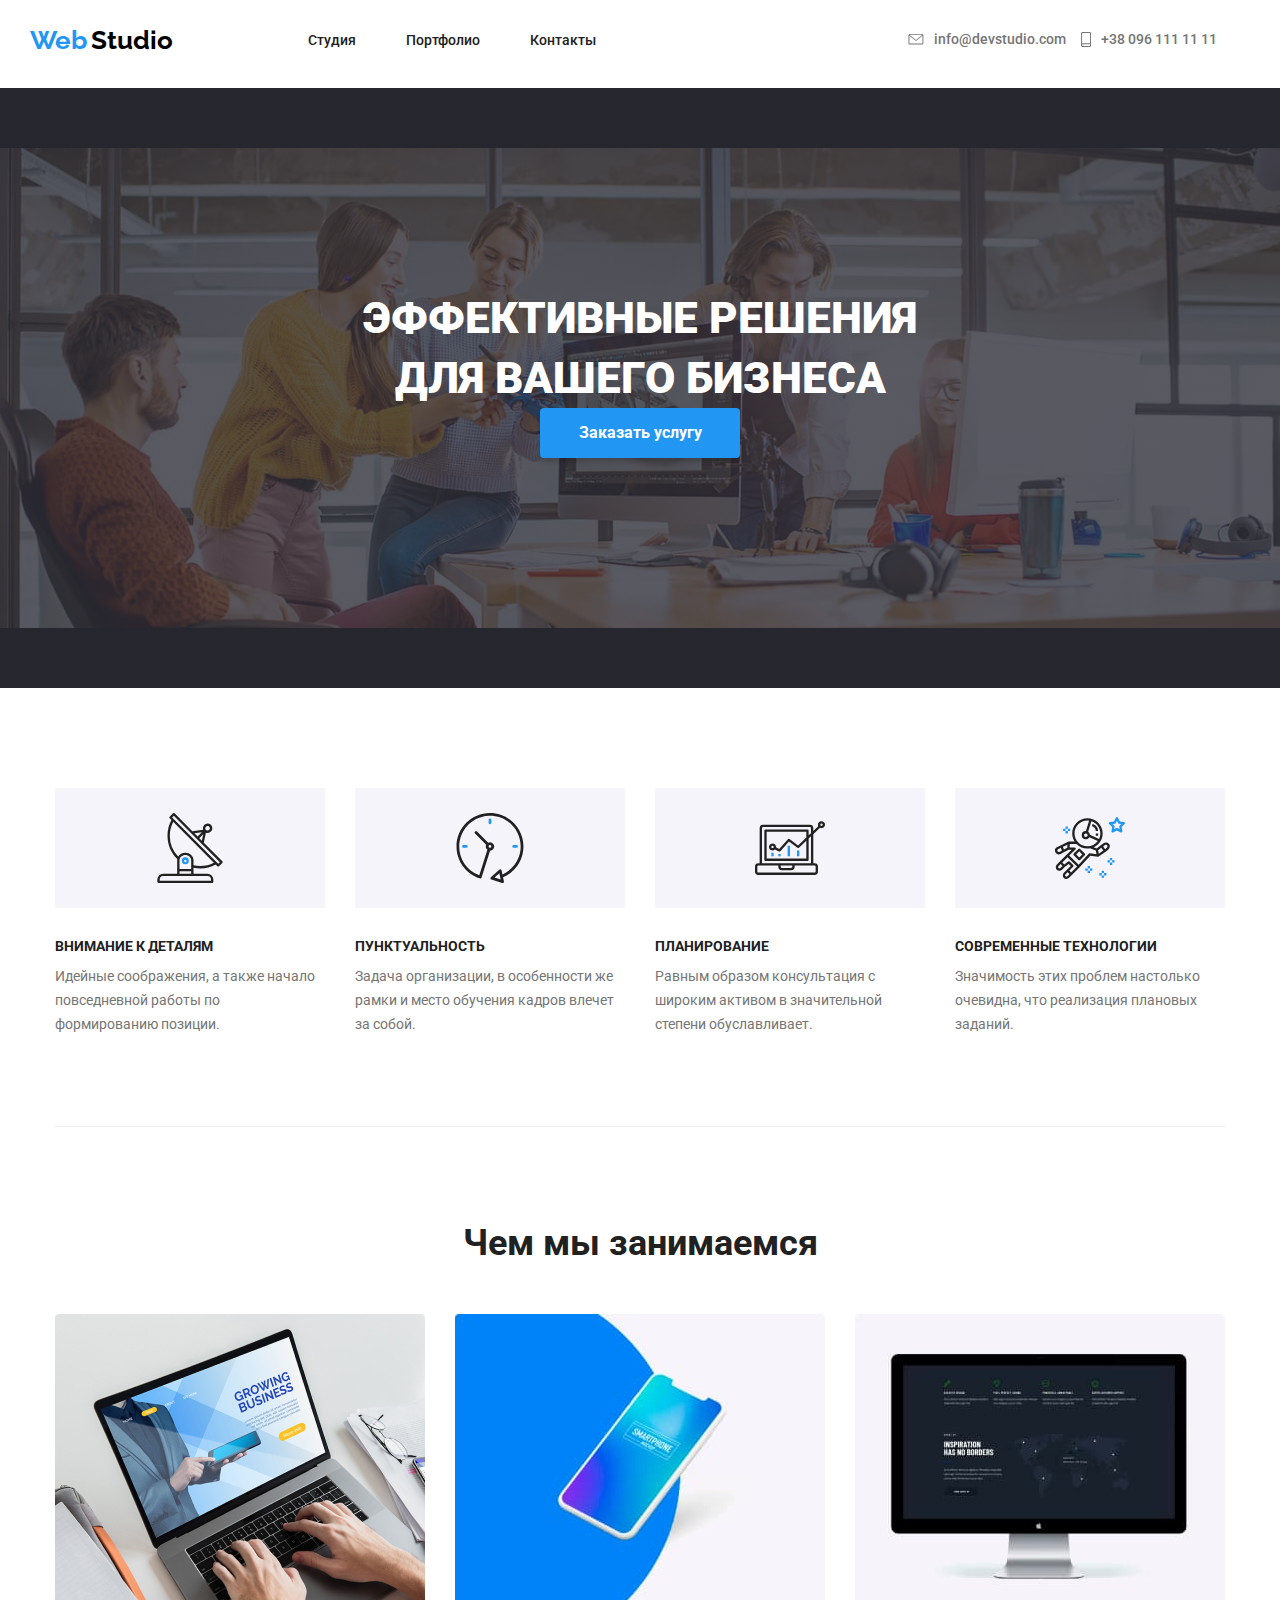
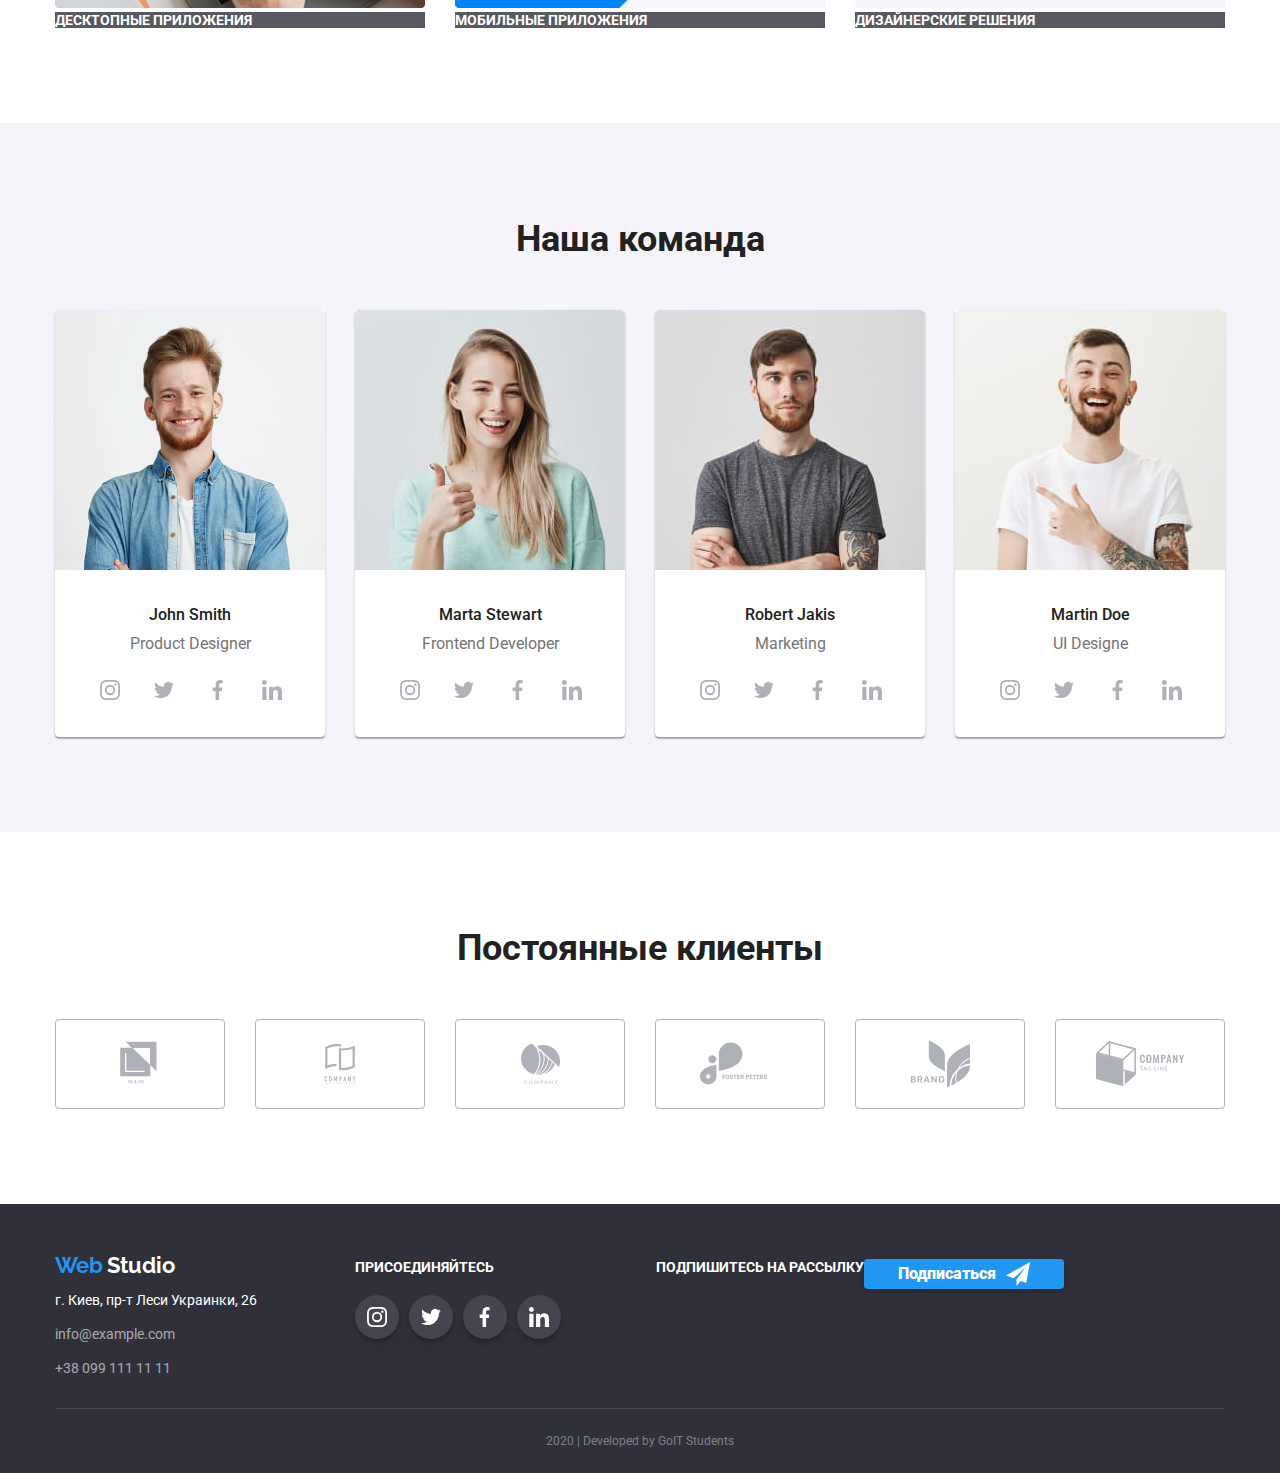
==== commit 2c61c69f: "H/w 4.2" ====
--- a/index.html
+++ b/index.html
@@ -72,11 +72,9 @@
               эффективные решения<br />
               для вашего бизнеса
             </h1>
-            <div class="banner-item">
-              <form>
-                <button class="banner-button">Заказать услугу</button>
-              </form>
-            </div>
+
+            <button class="banner-button">Заказать услугу</button>
+
           </div>
         </div>
       </div>
@@ -312,42 +310,42 @@
         <h2 class="section-title">Постоянные клиенты</h2>
         <ul class="customer-list">
           <li class="customer-item">
-            <a href="">
+            <a class="customer-link" href="">
               <svg class="logo-1">
                 <use href="./images/icon-sprite.svg#icon-logo-1"></use>
               </svg>
             </a>
           </li>
           <li class="customer-item">
-            <a href="">
+            <a class="customer-link" href="">
               <svg class="logo-2">
                 <use href="./images/icon-sprite.svg#icon-logo_2"></use>
               </svg>
             </a>
           </li>
           <li class="customer-item">
-            <a href="">
+            <a class="customer-link" href="">
               <svg class="logo-3">
                 <use href="./images/icon-sprite.svg#icon-logo_3"></use>
               </svg>
             </a>
           </li>
           <li class="customer-item">
-            <a href="">
+            <a class="customer-link" href="">
               <svg class="logo-4">
                 <use href="./images/icon-sprite.svg#icon-logo_4"></use>
               </svg>
             </a>
           </li>
           <li class="customer-item">
-            <a href="">
+            <a class="customer-link" href="">
               <svg class="logo-5">
                 <use href="./images/icon-sprite.svg#icon-logo_5"></use>
               </svg>
             </a>
           </li>
           <li class="customer-item">
-            <a href="">
+            <a class="customer-link" href="">
               <svg class="logo-6">
                 <use href="./images/icon-sprite.svg#icon-logo_6"></use>
               </svg>
--- a/css/style.css
+++ b/css/style.css
@@ -112,8 +112,9 @@
   width: 100%;
 }
 .banner-hero-icon {
-  width: 1600px;
+  max-width: 1600px;
   height: 600px;
+  background-size: cover;
   background-color: #000000;
   background-image: linear-gradient(
       to right,
@@ -185,7 +186,6 @@
   margin-bottom: 10px;
 }
 .icon-container{
-  width: 270px;
   display: flex;
   justify-content: center;
   background-color: #F5F4FA;
@@ -251,7 +251,6 @@
   display: flex;
 }
 .team-item {
-  width: 270px;
   background-color: #ffffff;
   box-shadow: 0px 2px 1px rgba(0, 0, 0, 0.2), 0px 1px 1px rgba(0, 0, 0, 0.14),
     0px 1px 3px rgba(0, 0, 0, 0.12);
@@ -283,16 +282,15 @@
 .social-link:hover{
   background-color: var(--title-mailing);
 }
+.social-link:hover svg{
+  fill: #ffffff;
+}
 .social-icon{
   width: 20px;
   height: 20px;
   fill: #AFB1B8;
   
 }
-.social-icon:hover{
-  fill: #ffffff;
-
-}
 .photo-item {
   margin-bottom: 30px;
 }
@@ -351,7 +349,7 @@
 .logo-6{
   width: 88.48px;
 }
-.customer-item {
+.customer-link {
   width: 170px;
   height: 90px;
   border: 1px solid #afb1b8;
@@ -362,7 +360,7 @@
   justify-content: center;
   cursor: pointer;
 }
-.customer-item:hover{
+.customer-link:hover{
   border-color: var(--title-mailing);
 }
 .customer-item:not(:last-child) {
